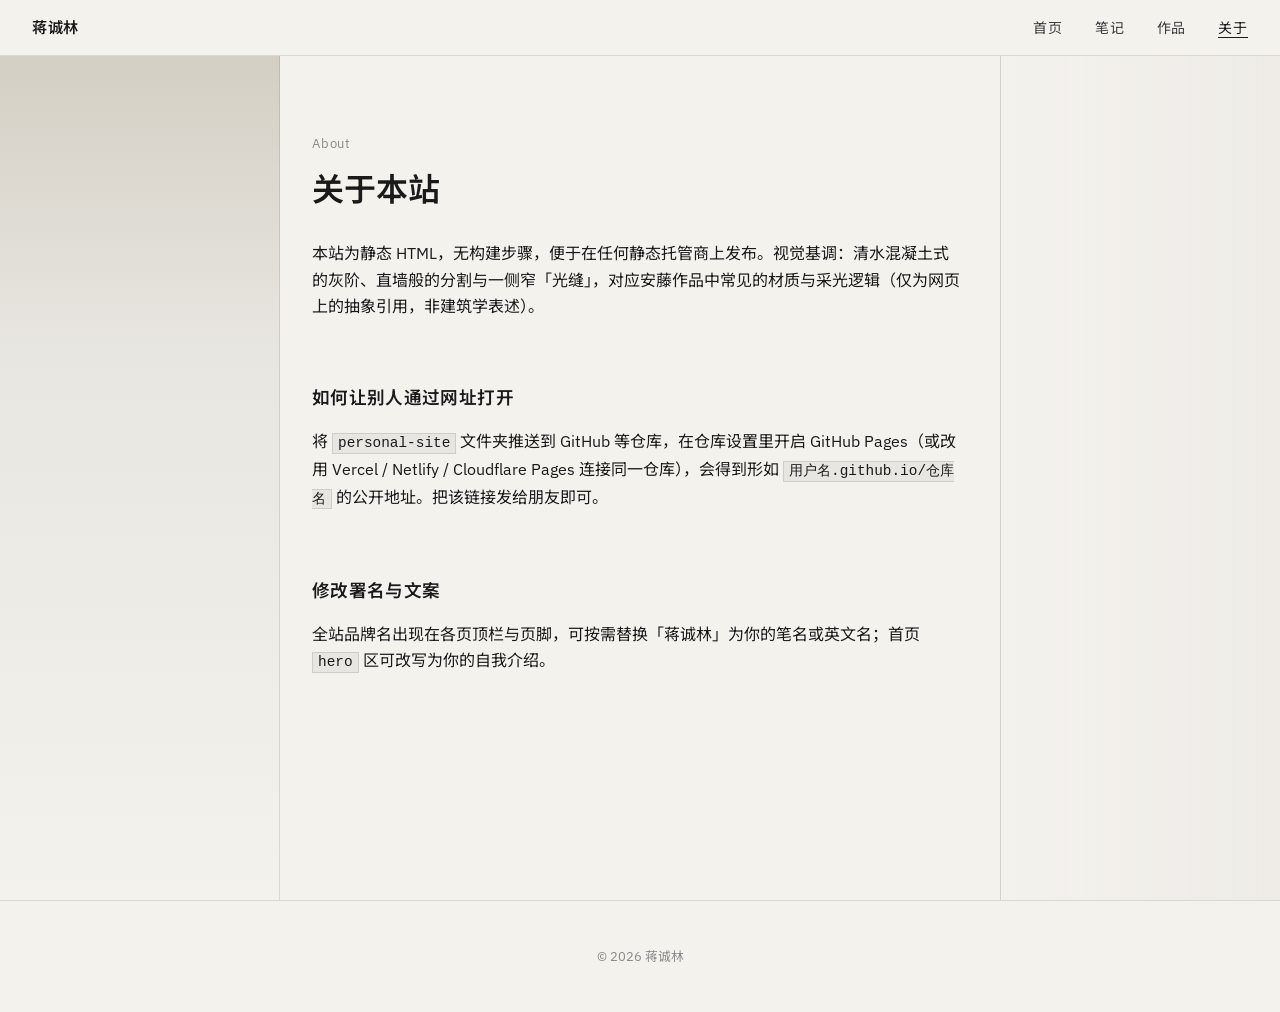
==== about.html @ 57170a60 "chore: initial static site for GitHub Pages Made-with: Cursor" ====
<!DOCTYPE html>
<html lang="zh-CN">
  <head>
    <meta charset="utf-8" />
    <meta name="viewport" content="width=device-width, initial-scale=1" />
    <meta name="description" content="关于本站与联系方式" />
    <title>关于 · 蒋诚林</title>
    <link rel="preconnect" href="https://fonts.googleapis.com" />
    <link rel="preconnect" href="https://fonts.gstatic.com" crossorigin />
    <link
      href="https://fonts.googleapis.com/css2?family=IBM+Plex+Sans:wght@400;500;600&family=Noto+Sans+SC:wght@400;500;600&display=swap"
      rel="stylesheet"
    />
    <link rel="stylesheet" href="css/style.css" />
  </head>
  <body>
    <a class="skip-link" href="#main">跳到正文</a>
    <header class="site-header">
      <a class="brand" href="index.html">蒋诚林</a>
      <button
        type="button"
        class="nav-toggle"
        aria-expanded="false"
        aria-controls="site-nav"
      >
        菜单
      </button>
      <nav id="site-nav" class="nav" aria-label="主导航">
        <ul class="nav-list">
          <li><a href="index.html">首页</a></li>
          <li><a href="blog.html">笔记</a></li>
          <li><a href="work.html">作品</a></li>
          <li><a href="about.html" aria-current="page">关于</a></li>
        </ul>
      </nav>
    </header>

    <div class="layout">
      <div class="layout__slit" aria-hidden="true"></div>
      <main id="main" class="layout__main">
        <article class="article">
          <p class="article__meta">About</p>
          <h1 class="article__title">关于本站</h1>
          <div class="article__body">
            <p>
              本站为静态 HTML，无构建步骤，便于在任何静态托管商上发布。视觉基调：清水混凝土式的灰阶、直墙般的分割与一侧窄「光缝」，对应安藤作品中常见的材质与采光逻辑（仅为网页上的抽象引用，非建筑学表述）。
            </p>
            <h2>如何让别人通过网址打开</h2>
            <p>
              将 <code>personal-site</code> 文件夹推送到 GitHub 等仓库，在仓库设置里开启
              GitHub Pages（或改用 Vercel / Netlify / Cloudflare Pages 连接同一仓库），会得到形如
              <code>用户名.github.io/仓库名</code> 的公开地址。把该链接发给朋友即可。
            </p>
            <h2>修改署名与文案</h2>
            <p>
              全站品牌名出现在各页顶栏与页脚，可按需替换「蒋诚林」为你的笔名或英文名；首页 <code>hero</code> 区可改写为你的自我介绍。
            </p>
          </div>
        </article>
      </main>
      <div class="layout__rail" aria-hidden="true"></div>
    </div>

    <footer class="site-footer">
      <p>© <span id="y"></span> 蒋诚林</p>
    </footer>
    <script>
      document.getElementById("y").textContent = new Date().getFullYear();
    </script>
    <script src="js/main.js" defer></script>
  </body>
</html>
---- css/style.css ----
/* 安藤式工业感：清水混凝土灰阶、几何分割、窄光缝、大留白 */

:root {
  --ink: #1a1a1a;
  --concrete-dark: #3d3d3d;
  --concrete-mid: #8a8a8a;
  --concrete-light: #c8c6c2;
  --mist: #e8e6e1;
  --paper: #f4f2ed;
  --slit: #d4cfc4;
  --accent: #2a2a2a;
  --font-sans: "IBM Plex Sans", "Noto Sans SC", "PingFang SC", "Microsoft YaHei", sans-serif;
  --font-display: "IBM Plex Sans", "Noto Sans SC", sans-serif;
  --space-xs: 0.5rem;
  --space-sm: 1rem;
  --space-md: 2rem;
  --space-lg: 4rem;
  --space-xl: 6rem;
  --line: 1px solid rgba(26, 26, 26, 0.12);
}

*,
*::before,
*::after {
  box-sizing: border-box;
}

html {
  scroll-behavior: smooth;
}

body {
  margin: 0;
  font-family: var(--font-sans);
  font-size: 1rem;
  line-height: 1.65;
  color: var(--ink);
  background: var(--paper);
  -webkit-font-smoothing: antialiased;
}

a {
  color: var(--ink);
  text-decoration: none;
  border-bottom: 1px solid rgba(26, 26, 26, 0.25);
  transition: border-color 0.2s ease, color 0.2s ease;
}

a:hover {
  border-bottom-color: var(--ink);
}

.skip-link {
  position: absolute;
  left: -9999px;
  z-index: 999;
  padding: var(--space-sm);
  background: var(--paper);
}

.skip-link:focus {
  left: var(--space-sm);
  top: var(--space-sm);
}

/* 顶栏：薄钢板感 */
.site-header {
  position: sticky;
  top: 0;
  z-index: 100;
  display: flex;
  align-items: center;
  justify-content: space-between;
  gap: var(--space-md);
  min-height: 3.5rem;
  padding: 0 var(--space-md);
  background: rgba(244, 242, 237, 0.92);
  backdrop-filter: blur(8px);
  border-bottom: var(--line);
}

.brand {
  font-family: var(--font-display);
  font-weight: 600;
  letter-spacing: 0.04em;
  font-size: 0.95rem;
  border-bottom: none;
}

.brand:hover {
  color: var(--concrete-dark);
}

.nav-toggle {
  display: none;
  background: none;
  border: var(--line);
  padding: 0.4rem 0.65rem;
  font: inherit;
  cursor: pointer;
  color: var(--ink);
}

.nav-list {
  display: flex;
  flex-wrap: wrap;
  gap: var(--space-md);
  list-style: none;
  margin: 0;
  padding: 0;
}

.nav-list a {
  font-size: 0.875rem;
  letter-spacing: 0.06em;
  text-transform: uppercase;
  border-bottom: none;
  color: var(--concrete-dark);
}

.nav-list a:hover,
.nav-list a[aria-current="page"] {
  color: var(--ink);
  border-bottom: 1px solid var(--ink);
}

/* 主布局：侧光缝 + 内容区 */
.layout {
  display: grid;
  grid-template-columns: minmax(0, 1fr) min(72ch, 100%) minmax(0, 1fr);
  min-height: calc(100vh - 3.5rem);
}

.layout__slit {
  grid-column: 1;
  background: linear-gradient(
    180deg,
    var(--slit) 0%,
    var(--mist) 35%,
    var(--paper) 100%
  );
  border-right: var(--line);
  min-height: 100%;
}

.layout__main {
  grid-column: 2;
  padding: var(--space-lg) var(--space-md) var(--space-xl);
  max-width: 100%;
}

.layout__rail {
  grid-column: 3;
  border-left: var(--line);
  background: linear-gradient(90deg, transparent, rgba(200, 198, 194, 0.15));
}

@media (max-width: 900px) {
  .layout {
    grid-template-columns: 8px 1fr;
  }

  .layout__slit {
    grid-column: 1;
    width: 8px;
  }

  .layout__main {
    grid-column: 2;
  }

  .layout__rail {
    display: none;
  }
}

/* Hero */
.hero {
  padding-bottom: var(--space-lg);
  border-bottom: var(--line);
  margin-bottom: var(--space-lg);
}

.hero__label {
  font-size: 0.75rem;
  letter-spacing: 0.2em;
  text-transform: uppercase;
  color: var(--concrete-mid);
  margin: 0 0 var(--space-sm);
}

.hero__title {
  font-family: var(--font-display);
  font-weight: 500;
  font-size: clamp(1.75rem, 4vw, 2.75rem);
  line-height: 1.15;
  letter-spacing: -0.02em;
  margin: 0 0 var(--space-md);
  max-width: 18ch;
}

.hero__lead {
  margin: 0;
  max-width: 42ch;
  color: var(--concrete-dark);
  font-size: 1.05rem;
}

/* 区块标题 */
.section {
  margin-bottom: var(--space-xl);
}

.section__head {
  display: flex;
  align-items: baseline;
  justify-content: space-between;
  gap: var(--space-sm);
  flex-wrap: wrap;
  margin-bottom: var(--space-md);
  padding-bottom: var(--space-sm);
  border-bottom: var(--line);
}

.section__title {
  font-family: var(--font-display);
  font-size: 0.8rem;
  font-weight: 600;
  letter-spacing: 0.14em;
  text-transform: uppercase;
  margin: 0;
  color: var(--concrete-mid);
}

.section__more {
  font-size: 0.8rem;
  letter-spacing: 0.08em;
  text-transform: uppercase;
  border-bottom: 1px solid transparent;
}

.section__more:hover {
  border-bottom-color: var(--ink);
}

/* 卡片列表：混凝土板 */
.card-grid {
  display: grid;
  gap: var(--space-md);
}

@media (min-width: 640px) {
  .card-grid--2 {
    grid-template-columns: repeat(2, 1fr);
  }
}

.card {
  border: var(--line);
  padding: var(--space-md);
  background: rgba(255, 255, 255, 0.35);
  transition: box-shadow 0.25s ease, transform 0.25s ease;
}

.card:hover {
  box-shadow: 0 12px 40px rgba(26, 26, 26, 0.06);
  transform: translateY(-2px);
}

.card__meta {
  font-size: 0.75rem;
  letter-spacing: 0.06em;
  text-transform: uppercase;
  color: var(--concrete-mid);
  margin: 0 0 var(--space-xs);
}

.card__title {
  font-family: var(--font-display);
  font-size: 1.15rem;
  font-weight: 600;
  margin: 0 0 var(--space-xs);
  line-height: 1.3;
}

.card__title a {
  border-bottom: none;
}

.card__title a:hover {
  border-bottom: 1px solid var(--ink);
}

.card__excerpt {
  margin: 0;
  font-size: 0.95rem;
  color: var(--concrete-dark);
}

/* 关于条 */
.about-strip {
  display: grid;
  gap: var(--space-md);
  padding: var(--space-md);
  border: var(--line);
  background: linear-gradient(135deg, var(--mist) 0%, var(--paper) 60%);
}

@media (min-width: 700px) {
  .about-strip {
    grid-template-columns: 1fr 2fr;
    align-items: start;
  }
}

.about-strip__tag {
  font-size: 0.7rem;
  letter-spacing: 0.18em;
  text-transform: uppercase;
  color: var(--concrete-mid);
  margin: 0;
}

.about-strip__text {
  margin: 0;
  font-size: 0.98rem;
}

/* 页脚 */
.site-footer {
  margin-top: auto;
  padding: var(--space-md);
  border-top: var(--line);
  font-size: 0.8rem;
  color: var(--concrete-mid);
  text-align: center;
}

/* 文章页 */
.article {
  max-width: 65ch;
}

.article__meta {
  font-size: 0.8rem;
  letter-spacing: 0.06em;
  color: var(--concrete-mid);
  margin-bottom: var(--space-sm);
}

.article__title {
  font-family: var(--font-display);
  font-size: clamp(1.5rem, 3vw, 2rem);
  font-weight: 600;
  margin: 0 0 var(--space-md);
  line-height: 1.2;
}

.article__body h2 {
  font-size: 1.1rem;
  font-weight: 600;
  margin: var(--space-lg) 0 var(--space-sm);
  letter-spacing: 0.02em;
}

.article__body p {
  margin: 0 0 var(--space-sm);
}

.article__body code {
  font-size: 0.9em;
  padding: 0.1em 0.35em;
  background: var(--mist);
  border: var(--line);
}

/* 作品网格 */
.work-grid {
  display: grid;
  gap: var(--space-md);
}

@media (min-width: 600px) {
  .work-grid {
    grid-template-columns: repeat(2, 1fr);
  }
}

.work-tile {
  aspect-ratio: 4 / 3;
  border: var(--line);
  background: var(--mist);
  display: flex;
  align-items: flex-end;
  padding: var(--space-md);
  position: relative;
  overflow: hidden;
}

.work-tile::before {
  content: "";
  position: absolute;
  inset: 0;
  background: linear-gradient(160deg, transparent 40%, rgba(26, 26, 26, 0.08));
  pointer-events: none;
}

.work-tile__label {
  position: relative;
  font-size: 0.75rem;
  letter-spacing: 0.1em;
  text-transform: uppercase;
  color: var(--concrete-dark);
}

.work-tile__name {
  position: relative;
  margin: 0.25rem 0 0;
  font-family: var(--font-display);
  font-size: 1.1rem;
  font-weight: 600;
}

/* 移动端导航 */
@media (max-width: 720px) {
  .nav-toggle {
    display: block;
  }

  .nav {
    position: absolute;
    top: 100%;
    left: 0;
    right: 0;
    background: rgba(244, 242, 237, 0.98);
    border-bottom: var(--line);
    padding: var(--space-md);
    display: none;
  }

  .nav.is-open {
    display: block;
  }

  .nav-list {
    flex-direction: column;
    gap: var(--space-sm);
  }

  .site-header {
    flex-wrap: wrap;
    position: relative;
  }
}
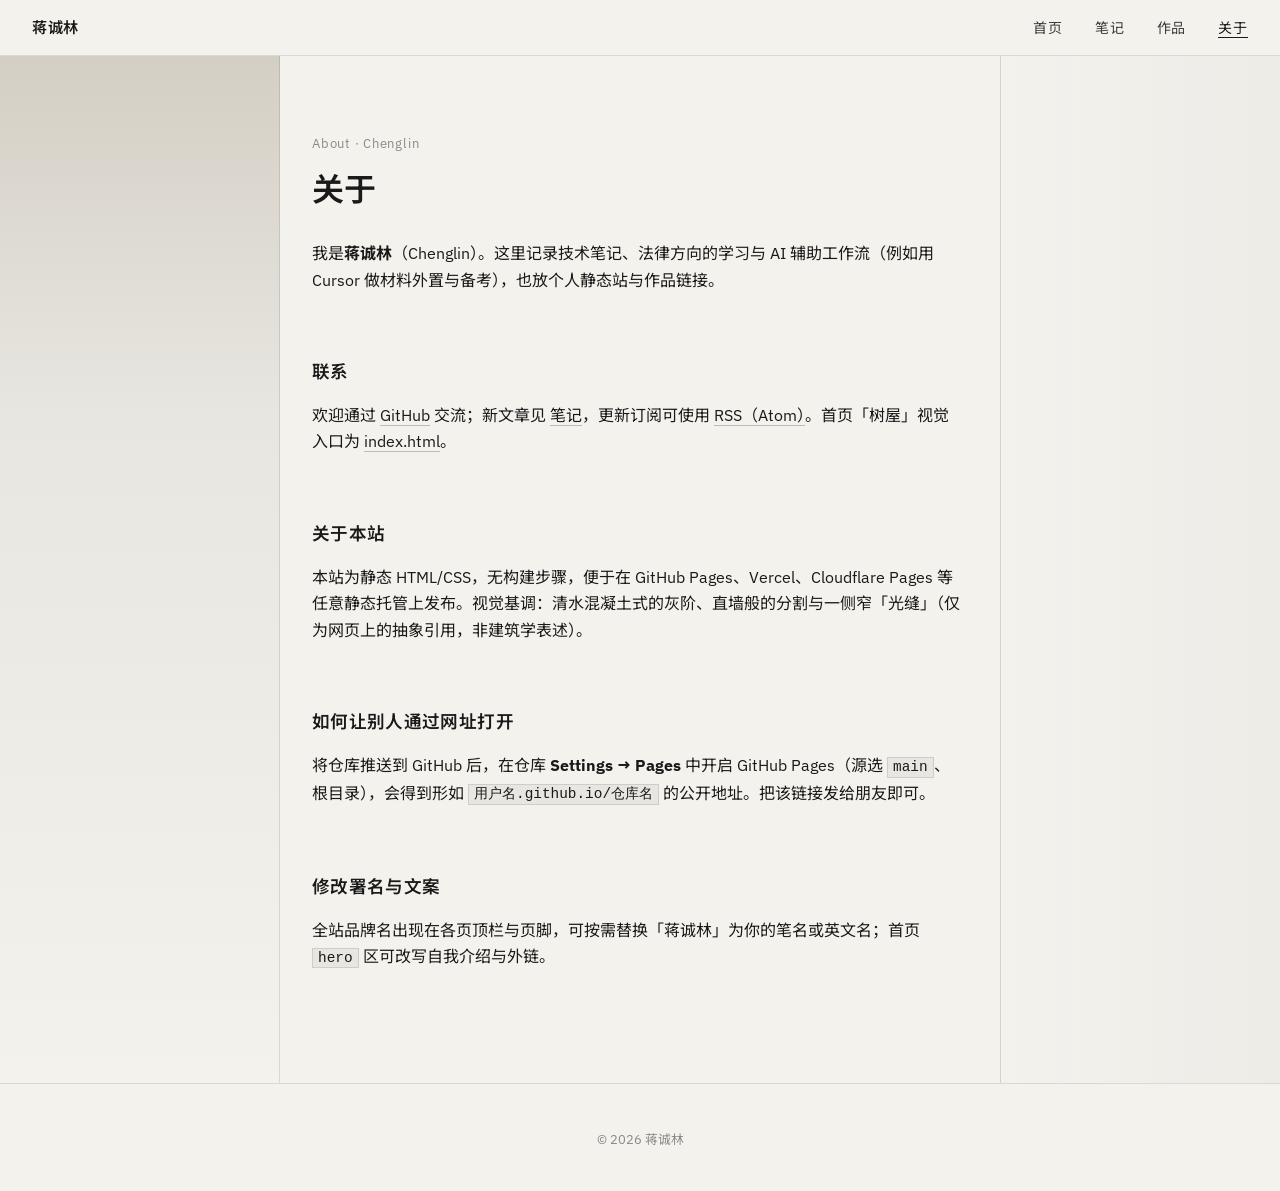
==== commit e85f49e4: "site: 导航与品牌统一、充实作品/关于、联系区与 RSS - 首页顶栏链到 blog/work；RSS→feed.xml；树屋副标题与 Bento 真内容 - 联系区改为 GitHub + RSS" ====
--- a/about.html
+++ b/about.html
@@ -3,8 +3,10 @@
   <head>
     <meta charset="utf-8" />
     <meta name="viewport" content="width=device-width, initial-scale=1" />
-    <meta name="description" content="关于本站与联系方式" />
+    <meta name="description" content="关于蒋诚林与本站 — 技术笔记、法律学习与联系方式" />
     <title>关于 · 蒋诚林</title>
+    <link rel="alternate" type="application/atom+xml" title="蒋诚林 · 笔记" href="feed.xml" />
+    <link rel="icon" href="data:image/svg+xml,%3Csvg xmlns='http://www.w3.org/2000/svg' viewBox='0 0 32 32'%3E%3Crect width='32' height='32' rx='3' fill='%231a3c2b'/%3E%3Cpath fill='none' stroke='%23f7f7f5' stroke-width='1.5' d='M6 26h20M8 26V14l8-8 8 8v12'/%3E%3Cpath fill='none' stroke='%23f7f7f5' stroke-width='1.5' d='M14 26v-6h4v6'/%3E%3C/svg%3E" />
     <link rel="preconnect" href="https://fonts.googleapis.com" />
     <link rel="preconnect" href="https://fonts.gstatic.com" crossorigin />
     <link
@@ -39,21 +41,36 @@
       <div class="layout__slit" aria-hidden="true"></div>
       <main id="main" class="layout__main">
         <article class="article">
-          <p class="article__meta">About</p>
-          <h1 class="article__title">关于本站</h1>
+          <p class="article__meta">About · Chenglin</p>
+          <h1 class="article__title">关于</h1>
           <div class="article__body">
             <p>
-              本站为静态 HTML，无构建步骤，便于在任何静态托管商上发布。视觉基调：清水混凝土式的灰阶、直墙般的分割与一侧窄「光缝」，对应安藤作品中常见的材质与采光逻辑（仅为网页上的抽象引用，非建筑学表述）。
+              我是<strong>蒋诚林</strong>（Chenglin）。这里记录技术笔记、法律方向的学习与
+              AI 辅助工作流（例如用 Cursor 做材料外置与备考），也放个人静态站与作品链接。
+            </p>
+            <h2>联系</h2>
+            <p>
+              欢迎通过
+              <a href="https://github.com/l20011116l-sudo">GitHub</a>
+              交流；新文章见 <a href="blog.html">笔记</a>，更新订阅可使用
+              <a href="feed.xml">RSS（Atom）</a>。首页「树屋」视觉入口为
+              <a href="index.html">index.html</a>。
+            </p>
+            <h2>关于本站</h2>
+            <p>
+              本站为静态 HTML/CSS，无构建步骤，便于在 GitHub Pages、Vercel、Cloudflare Pages
+              等任意静态托管上发布。视觉基调：清水混凝土式的灰阶、直墙般的分割与一侧窄「光缝」（仅为网页上的抽象引用，非建筑学表述）。
             </p>
             <h2>如何让别人通过网址打开</h2>
             <p>
-              将 <code>personal-site</code> 文件夹推送到 GitHub 等仓库，在仓库设置里开启
-              GitHub Pages（或改用 Vercel / Netlify / Cloudflare Pages 连接同一仓库），会得到形如
+              将仓库推送到 GitHub 后，在仓库 <strong>Settings → Pages</strong> 中开启
+              GitHub Pages（源选 <code>main</code>、根目录），会得到形如
               <code>用户名.github.io/仓库名</code> 的公开地址。把该链接发给朋友即可。
             </p>
             <h2>修改署名与文案</h2>
             <p>
-              全站品牌名出现在各页顶栏与页脚，可按需替换「蒋诚林」为你的笔名或英文名；首页 <code>hero</code> 区可改写为你的自我介绍。
+              全站品牌名出现在各页顶栏与页脚，可按需替换「蒋诚林」为你的笔名或英文名；首页
+              <code>hero</code> 区可改写自我介绍与外链。
             </p>
           </div>
         </article>
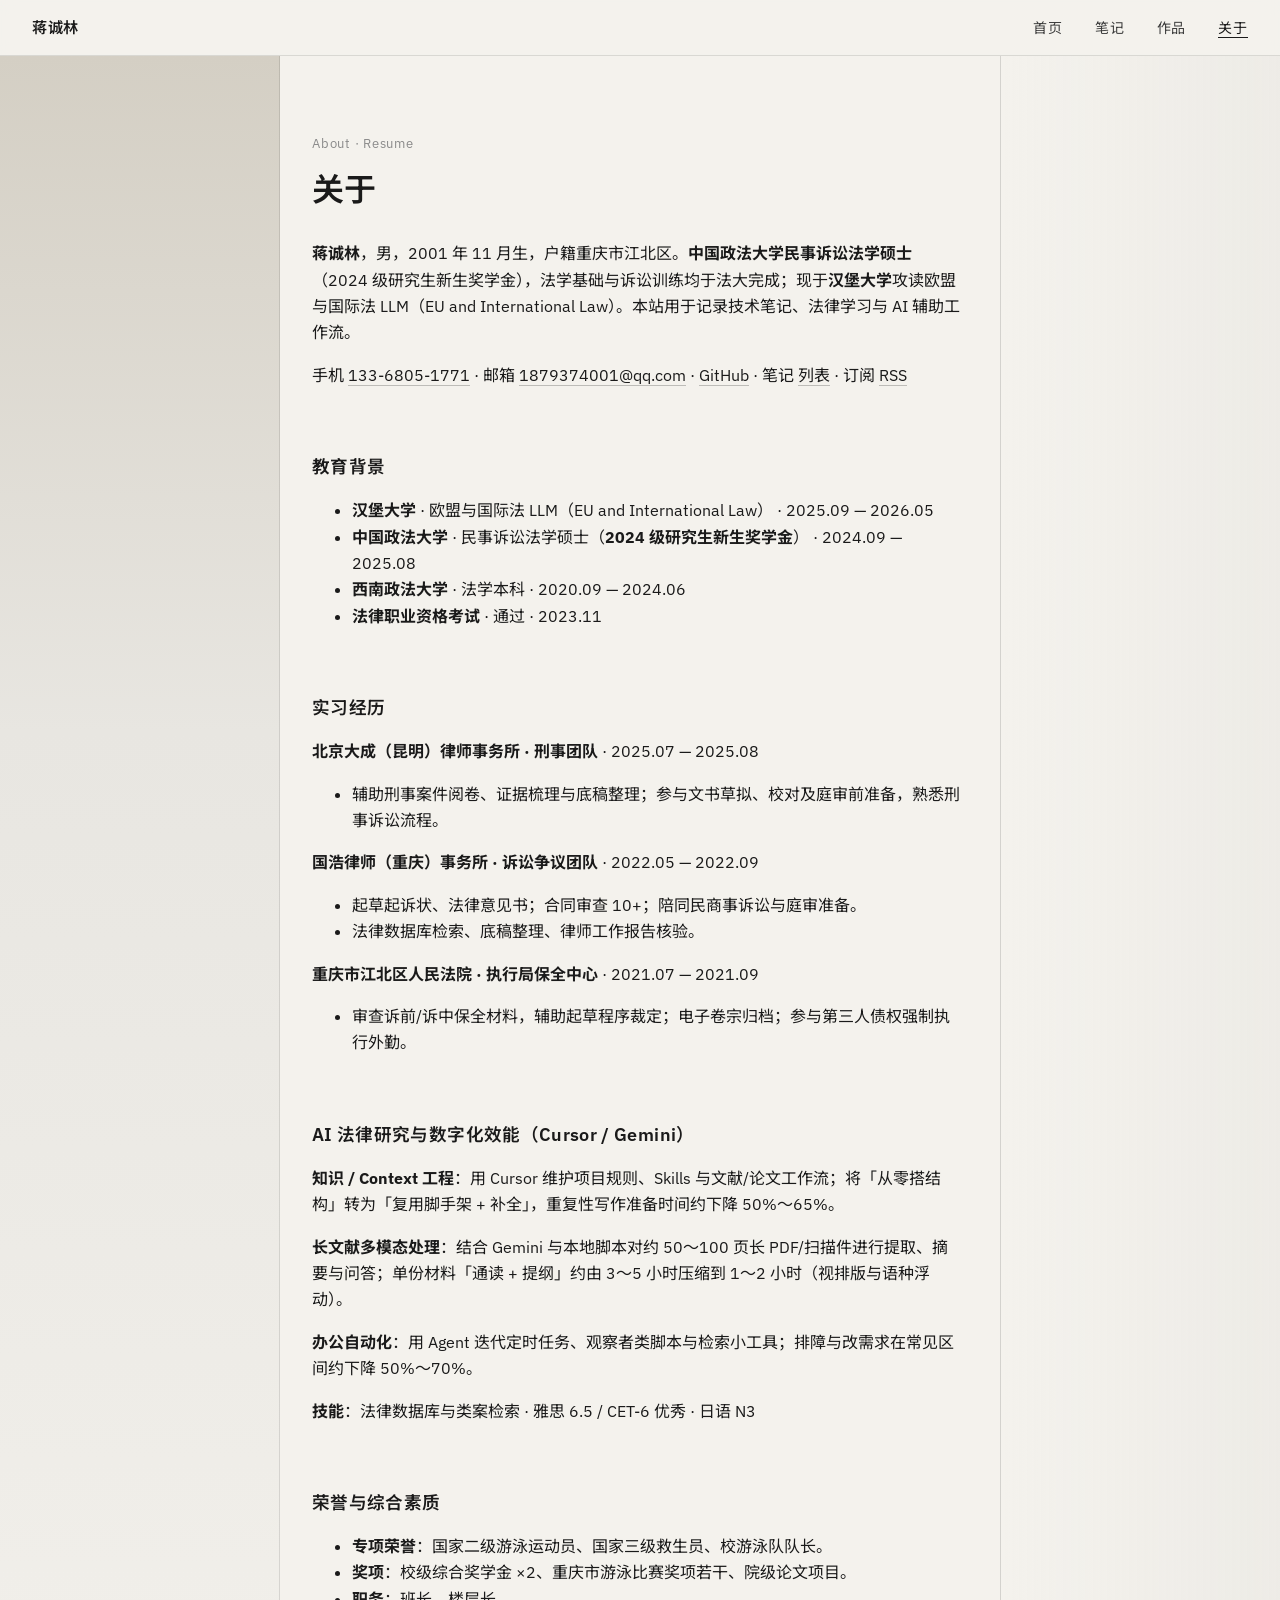
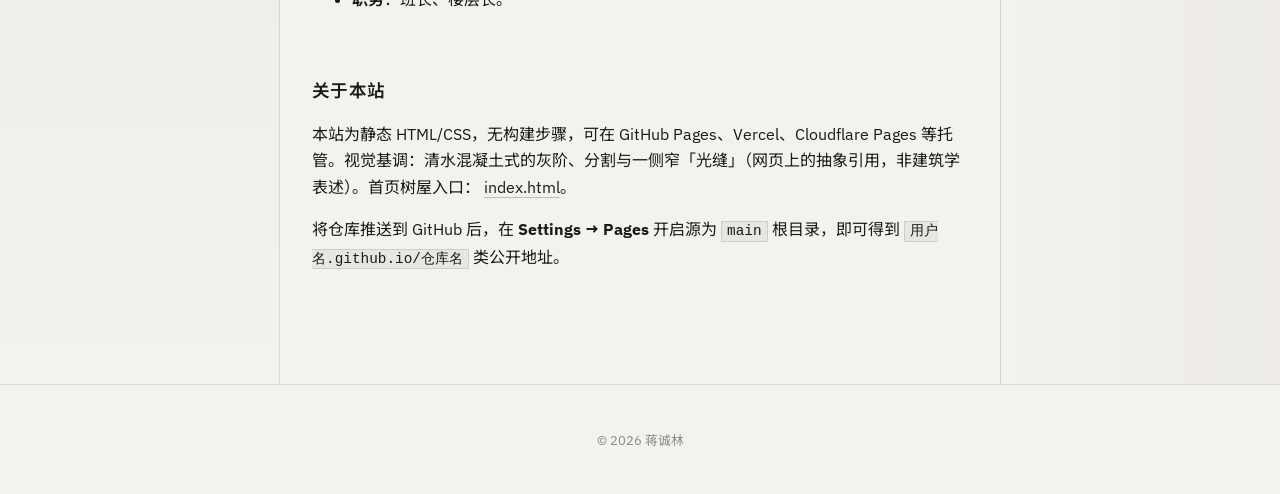
==== commit a617acee: "about: 并入简历并突出法大硕士；首页 Hero 恢复英文标语 Made-with: Cursor" ====
--- a/about.html
+++ b/about.html
@@ -3,7 +3,10 @@
   <head>
     <meta charset="utf-8" />
     <meta name="viewport" content="width=device-width, initial-scale=1" />
-    <meta name="description" content="关于蒋诚林与本站 — 技术笔记、法律学习与联系方式" />
+    <meta
+      name="description"
+      content="蒋诚林 — 中国政法大学法学硕士；汉堡大学欧盟与国际法 LLM；法律检索、诉讼与 AI 辅助工作流。"
+    />
     <title>关于 · 蒋诚林</title>
     <link rel="alternate" type="application/atom+xml" title="蒋诚林 · 笔记" href="feed.xml" />
     <link rel="icon" href="data:image/svg+xml,%3Csvg xmlns='http://www.w3.org/2000/svg' viewBox='0 0 32 32'%3E%3Crect width='32' height='32' rx='3' fill='%231a3c2b'/%3E%3Cpath fill='none' stroke='%23f7f7f5' stroke-width='1.5' d='M6 26h20M8 26V14l8-8 8 8v12'/%3E%3Cpath fill='none' stroke='%23f7f7f5' stroke-width='1.5' d='M14 26v-6h4v6'/%3E%3C/svg%3E" />
@@ -41,36 +44,87 @@
       <div class="layout__slit" aria-hidden="true"></div>
       <main id="main" class="layout__main">
         <article class="article">
-          <p class="article__meta">About · Chenglin</p>
+          <p class="article__meta">About · Resume</p>
           <h1 class="article__title">关于</h1>
           <div class="article__body">
             <p>
-              我是<strong>蒋诚林</strong>（Chenglin）。这里记录技术笔记、法律方向的学习与
-              AI 辅助工作流（例如用 Cursor 做材料外置与备考），也放个人静态站与作品链接。
+              <strong>蒋诚林</strong>，男，2001 年 11 月生，户籍重庆市江北区。<strong
+                >中国政法大学民事诉讼法学硕士</strong
+              >（2024 级研究生新生奖学金），法学基础与诉讼训练均于法大完成；现于<strong>汉堡大学</strong>攻读欧盟与国际法
+              LLM（EU and International Law）。本站用于记录技术笔记、法律学习与 AI 辅助工作流。
             </p>
-            <h2>联系</h2>
             <p>
-              欢迎通过
-              <a href="https://github.com/l20011116l-sudo">GitHub</a>
-              交流；新文章见 <a href="blog.html">笔记</a>，更新订阅可使用
-              <a href="feed.xml">RSS（Atom）</a>。首页「树屋」视觉入口为
+              手机 <a href="tel:+8613368051771">133-6805-1771</a> · 邮箱
+              <a href="mailto:1879374001@qq.com">1879374001@qq.com</a>
+              · <a href="https://github.com/l20011116l-sudo">GitHub</a>
+              · 笔记 <a href="blog.html">列表</a> · 订阅
+              <a href="feed.xml">RSS</a>
+            </p>
+
+            <h2>教育背景</h2>
+            <ul>
+              <li>
+                <strong>汉堡大学</strong> · 欧盟与国际法 LLM（EU and International Law） · 2025.09 — 2026.05
+              </li>
+              <li>
+                <strong>中国政法大学</strong> · 民事诉讼法学硕士（<strong>2024 级研究生新生奖学金</strong>） ·
+                2024.09 — 2025.08
+              </li>
+              <li><strong>西南政法大学</strong> · 法学本科 · 2020.09 — 2024.06</li>
+              <li><strong>法律职业资格考试</strong> · 通过 · 2023.11</li>
+            </ul>
+
+            <h2>实习经历</h2>
+            <p><strong>北京大成（昆明）律师事务所 · 刑事团队</strong> · 2025.07 — 2025.08</p>
+            <ul>
+              <li>辅助刑事案件阅卷、证据梳理与底稿整理；参与文书草拟、校对及庭审前准备，熟悉刑事诉讼流程。</li>
+            </ul>
+            <p><strong>国浩律师（重庆）事务所 · 诉讼争议团队</strong> · 2022.05 — 2022.09</p>
+            <ul>
+              <li>起草起诉状、法律意见书；合同审查 10+；陪同民商事诉讼与庭审准备。</li>
+              <li>法律数据库检索、底稿整理、律师工作报告核验。</li>
+            </ul>
+            <p><strong>重庆市江北区人民法院 · 执行局保全中心</strong> · 2021.07 — 2021.09</p>
+            <ul>
+              <li>审查诉前/诉中保全材料，辅助起草程序裁定；电子卷宗归档；参与第三人债权强制执行外勤。</li>
+            </ul>
+
+            <h2>AI 法律研究与数字化效能（Cursor / Gemini）</h2>
+            <p>
+              <strong>知识 / Context 工程</strong>：用 Cursor 维护项目规则、Skills
+              与文献/论文工作流；将「从零搭结构」转为「复用脚手架 + 补全」，重复性写作准备时间约下降 50%～65%。
+            </p>
+            <p>
+              <strong>长文献多模态处理</strong>：结合 Gemini
+              与本地脚本对约 50～100 页长 PDF/扫描件进行提取、摘要与问答；单份材料「通读 + 提纲」约由 3～5
+              小时压缩到 1～2 小时（视排版与语种浮动）。
+            </p>
+            <p>
+              <strong>办公自动化</strong>：用 Agent 迭代定时任务、观察者类脚本与检索小工具；排障与改需求在常见区间约下降
+              50%～70%。
+            </p>
+            <p>
+              <strong>技能</strong>：法律数据库与类案检索 · 雅思 6.5 / CET-6 优秀 · 日语 N3
+            </p>
+
+            <h2>荣誉与综合素质</h2>
+            <ul>
+              <li>
+                <strong>专项荣誉</strong>：国家二级游泳运动员、国家三级救生员、校游泳队队长。
+              </li>
+              <li><strong>奖项</strong>：校级综合奖学金 ×2、重庆市游泳比赛奖项若干、院级论文项目。</li>
+              <li><strong>职务</strong>：班长、楼层长。</li>
+            </ul>
+
+            <h2>关于本站</h2>
+            <p>
+              本站为静态 HTML/CSS，无构建步骤，可在 GitHub Pages、Vercel、Cloudflare Pages
+              等托管。视觉基调：清水混凝土式的灰阶、分割与一侧窄「光缝」（网页上的抽象引用，非建筑学表述）。首页树屋入口：
               <a href="index.html">index.html</a>。
             </p>
-            <h2>关于本站</h2>
             <p>
-              本站为静态 HTML/CSS，无构建步骤，便于在 GitHub Pages、Vercel、Cloudflare Pages
-              等任意静态托管上发布。视觉基调：清水混凝土式的灰阶、直墙般的分割与一侧窄「光缝」（仅为网页上的抽象引用，非建筑学表述）。
-            </p>
-            <h2>如何让别人通过网址打开</h2>
-            <p>
-              将仓库推送到 GitHub 后，在仓库 <strong>Settings → Pages</strong> 中开启
-              GitHub Pages（源选 <code>main</code>、根目录），会得到形如
-              <code>用户名.github.io/仓库名</code> 的公开地址。把该链接发给朋友即可。
-            </p>
-            <h2>修改署名与文案</h2>
-            <p>
-              全站品牌名出现在各页顶栏与页脚，可按需替换「蒋诚林」为你的笔名或英文名；首页
-              <code>hero</code> 区可改写自我介绍与外链。
+              将仓库推送到 GitHub 后，在 <strong>Settings → Pages</strong> 开启源为 <code>main</code>
+              根目录，即可得到 <code>用户名.github.io/仓库名</code> 类公开地址。
             </p>
           </div>
         </article>
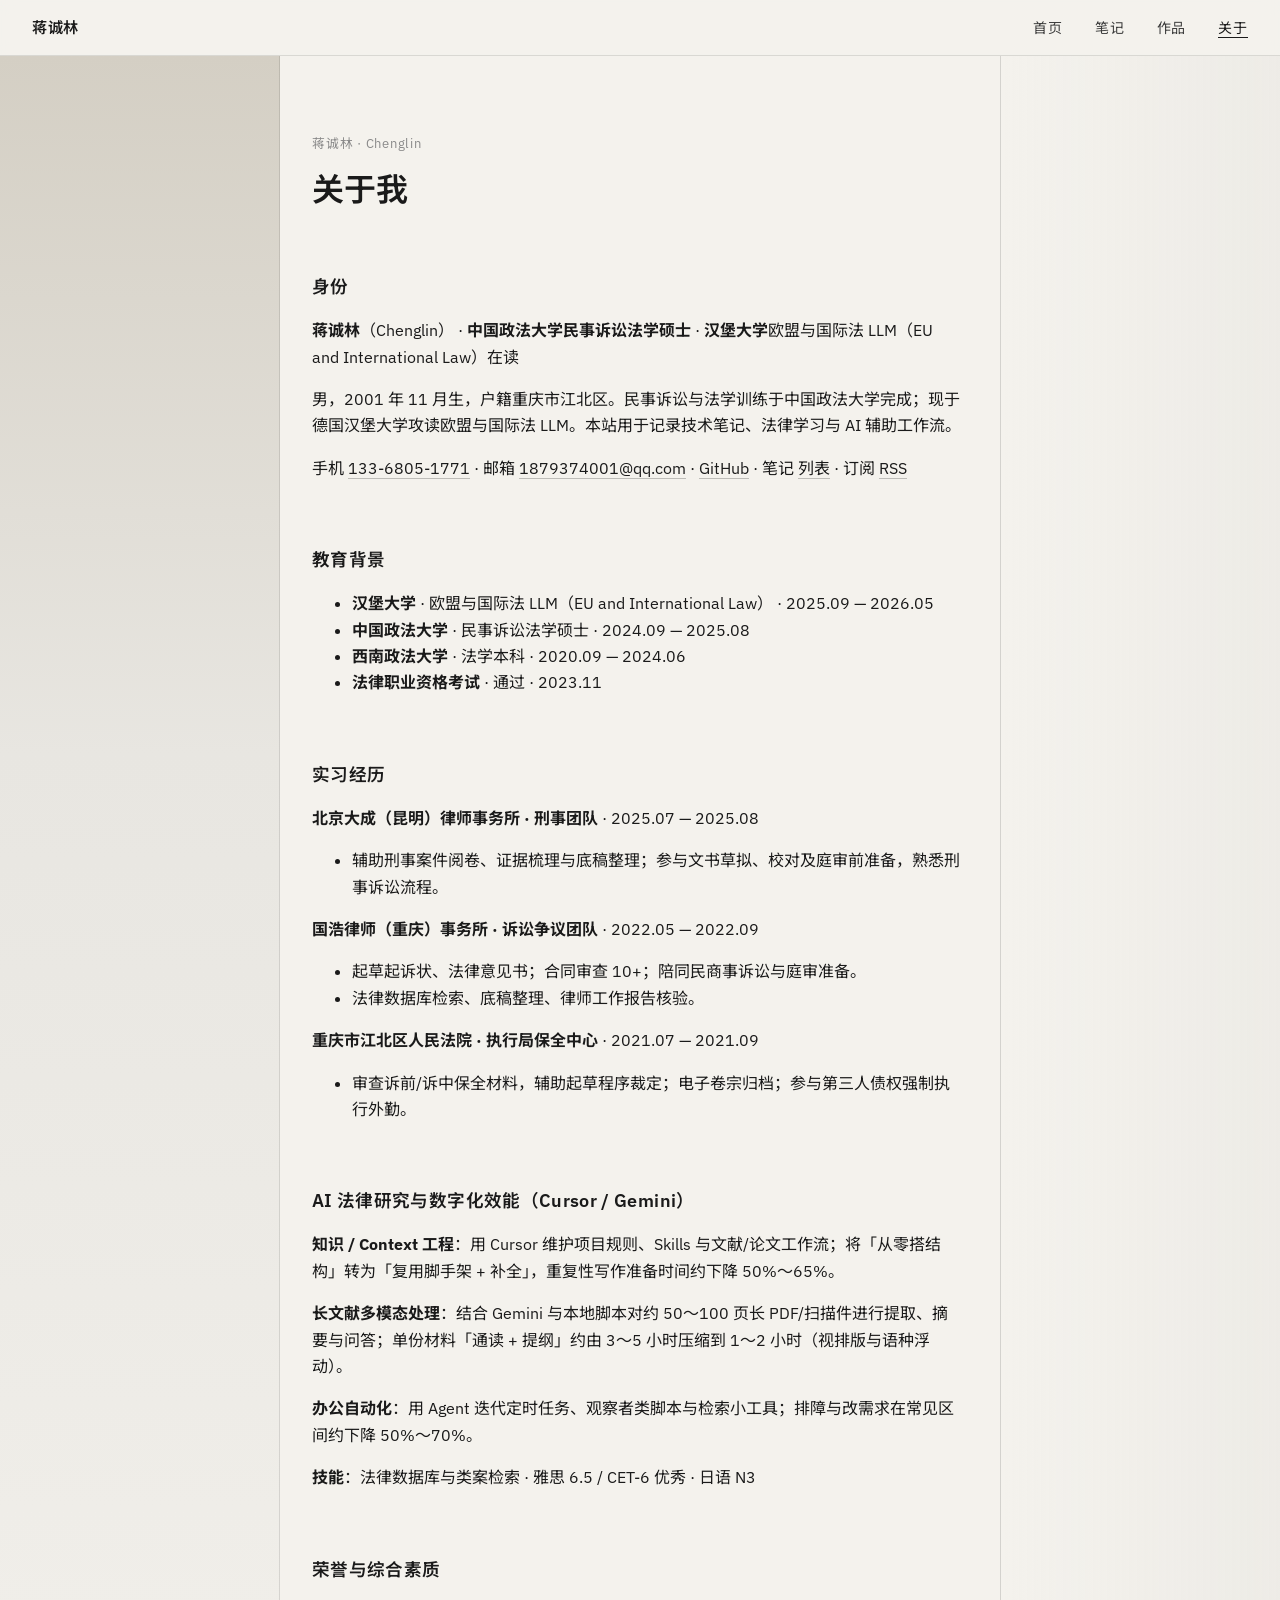
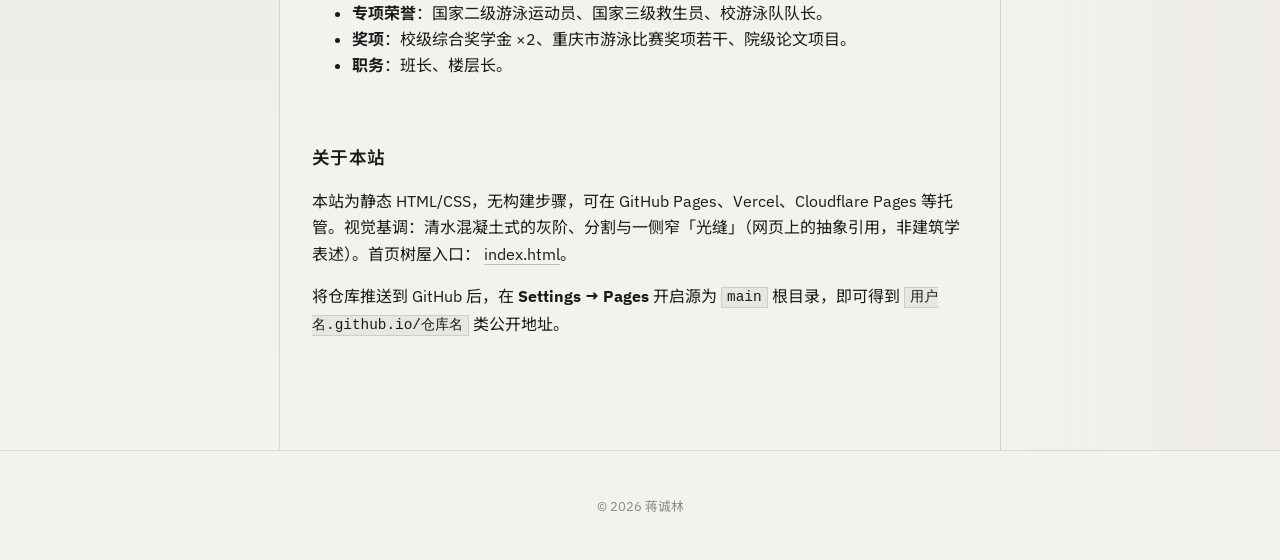
==== commit 952c9817: "about: 增加「身份」小节，去掉新生奖学金表述 Made-with: Cursor" ====
--- a/about.html
+++ b/about.html
@@ -44,14 +44,17 @@
       <div class="layout__slit" aria-hidden="true"></div>
       <main id="main" class="layout__main">
         <article class="article">
-          <p class="article__meta">About · Resume</p>
-          <h1 class="article__title">关于</h1>
+          <p class="article__meta">蒋诚林 · Chenglin</p>
+          <h1 class="article__title">关于我</h1>
           <div class="article__body">
+            <h2>身份</h2>
             <p>
-              <strong>蒋诚林</strong>，男，2001 年 11 月生，户籍重庆市江北区。<strong
-                >中国政法大学民事诉讼法学硕士</strong
-              >（2024 级研究生新生奖学金），法学基础与诉讼训练均于法大完成；现于<strong>汉堡大学</strong>攻读欧盟与国际法
-              LLM（EU and International Law）。本站用于记录技术笔记、法律学习与 AI 辅助工作流。
+              <strong>蒋诚林</strong>（Chenglin） · <strong>中国政法大学民事诉讼法学硕士</strong> ·
+              <strong>汉堡大学</strong>欧盟与国际法 LLM（EU and International Law）在读
+            </p>
+            <p>
+              男，2001 年 11 月生，户籍重庆市江北区。民事诉讼与法学训练于中国政法大学完成；现于德国汉堡大学攻读欧盟与国际法
+              LLM。本站用于记录技术笔记、法律学习与 AI 辅助工作流。
             </p>
             <p>
               手机 <a href="tel:+8613368051771">133-6805-1771</a> · 邮箱
@@ -67,8 +70,7 @@
                 <strong>汉堡大学</strong> · 欧盟与国际法 LLM（EU and International Law） · 2025.09 — 2026.05
               </li>
               <li>
-                <strong>中国政法大学</strong> · 民事诉讼法学硕士（<strong>2024 级研究生新生奖学金</strong>） ·
-                2024.09 — 2025.08
+                <strong>中国政法大学</strong> · 民事诉讼法学硕士 · 2024.09 — 2025.08
               </li>
               <li><strong>西南政法大学</strong> · 法学本科 · 2020.09 — 2024.06</li>
               <li><strong>法律职业资格考试</strong> · 通过 · 2023.11</li>
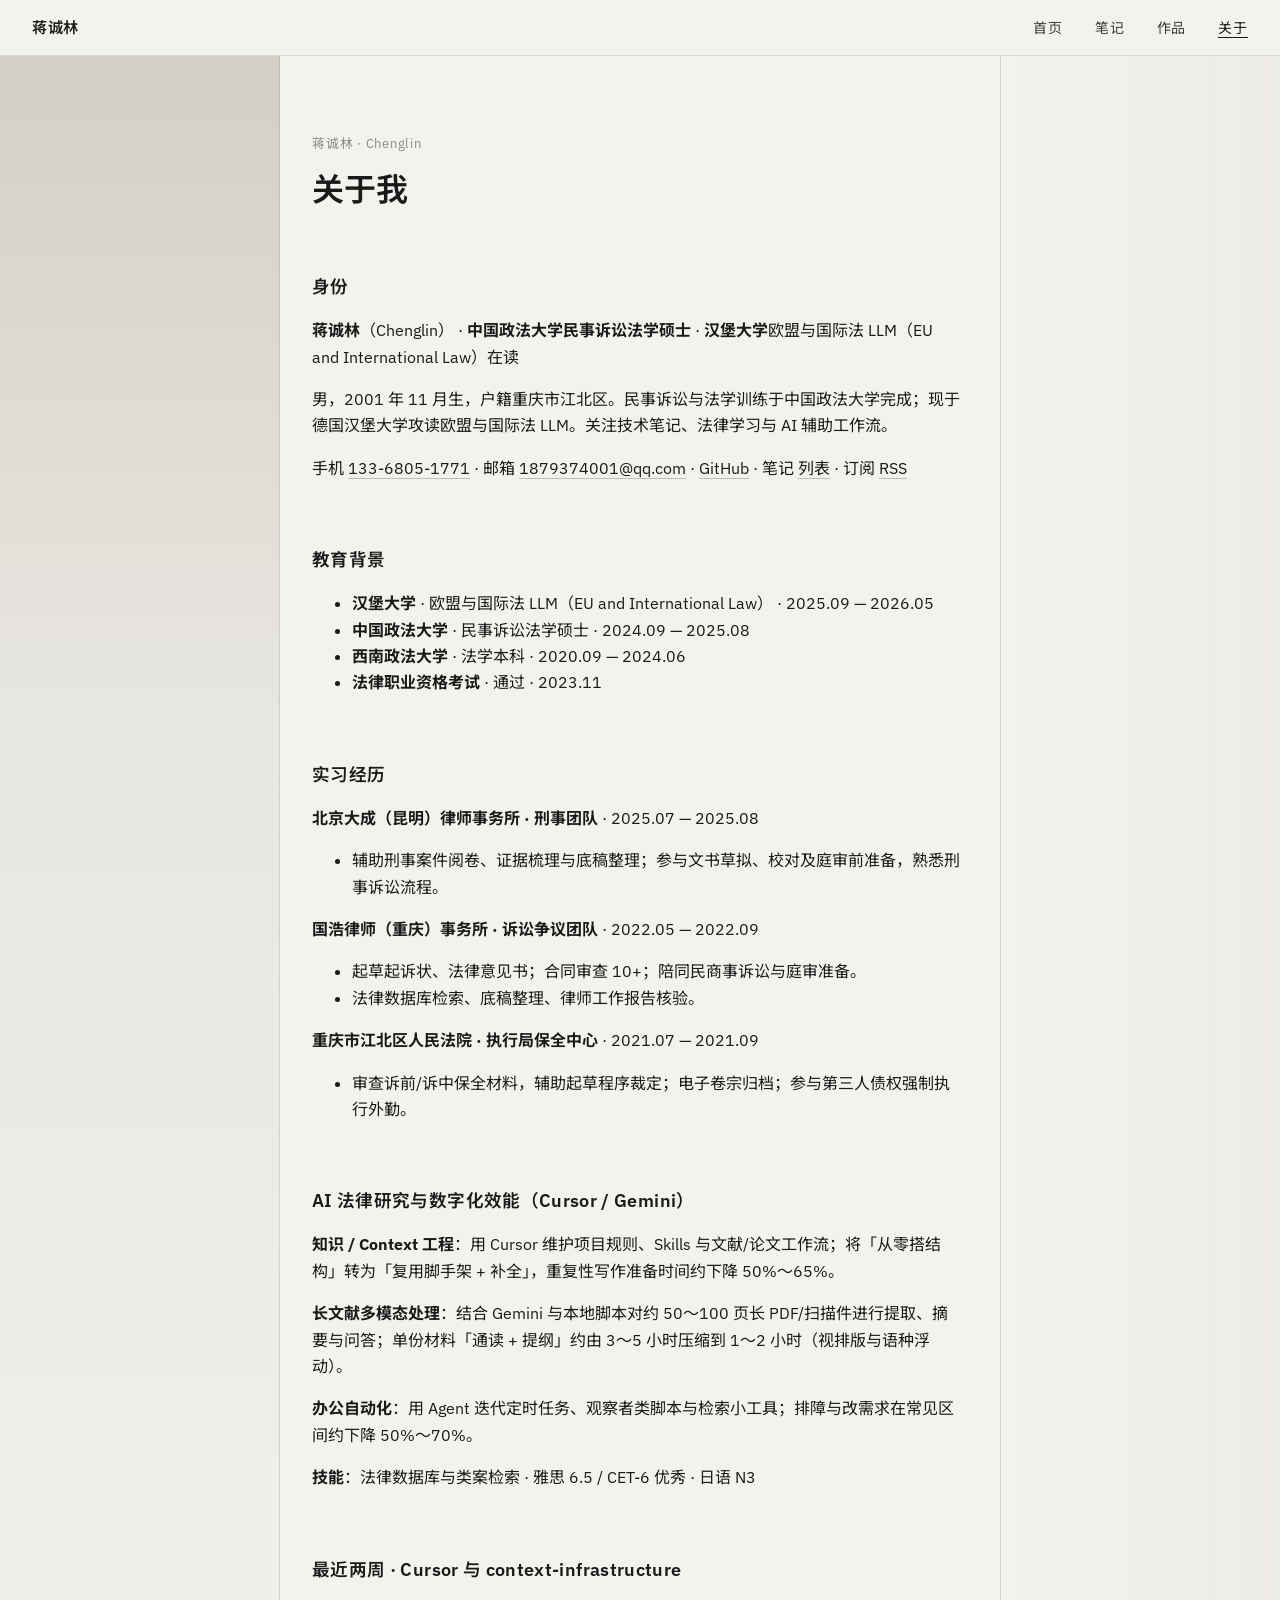
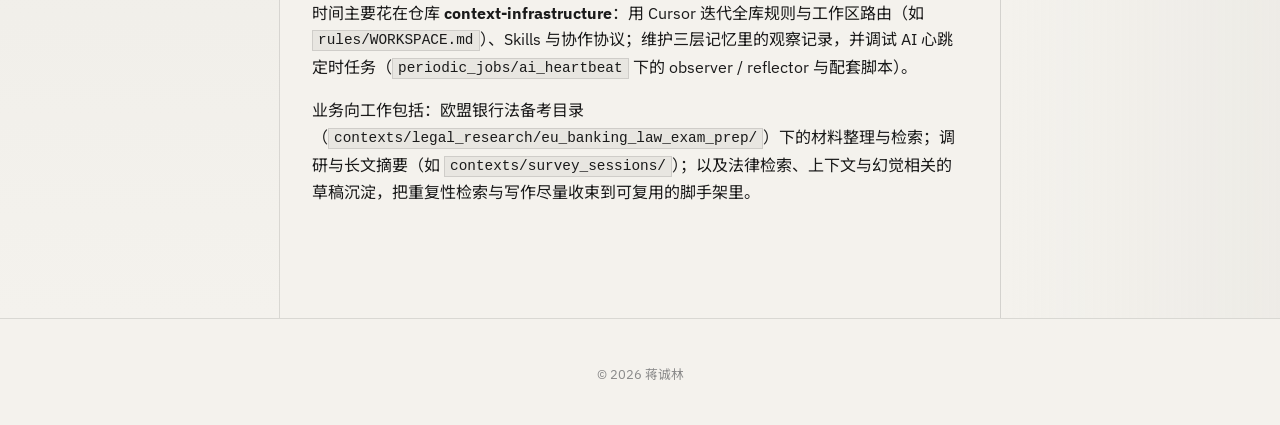
==== commit 1d9ed6e8: "关于页：精简为个人简介，移除站点元信息与荣誉段 Made-with: Cursor" ====
--- a/about.html
+++ b/about.html
@@ -3,6 +3,9 @@
   <head>
     <meta charset="utf-8" />
     <meta name="viewport" content="width=device-width, initial-scale=1" />
+    <meta http-equiv="Cache-Control" content="no-cache, must-revalidate" />
+    <meta http-equiv="Pragma" content="no-cache" />
+
     <meta
       name="description"
       content="蒋诚林 — 中国政法大学法学硕士；汉堡大学欧盟与国际法 LLM；法律检索、诉讼与 AI 辅助工作流。"
@@ -16,7 +19,7 @@
       href="https://fonts.googleapis.com/css2?family=IBM+Plex+Sans:wght@400;500;600&family=Noto+Sans+SC:wght@400;500;600&display=swap"
       rel="stylesheet"
     />
-    <link rel="stylesheet" href="css/style.css" />
+    <link rel="stylesheet" href="css/style.css?v=3" />
   </head>
   <body>
     <a class="skip-link" href="#main">跳到正文</a>
@@ -54,7 +57,7 @@
             </p>
             <p>
               男，2001 年 11 月生，户籍重庆市江北区。民事诉讼与法学训练于中国政法大学完成；现于德国汉堡大学攻读欧盟与国际法
-              LLM。本站用于记录技术笔记、法律学习与 AI 辅助工作流。
+              LLM。关注技术笔记、法律学习与 AI 辅助工作流。
             </p>
             <p>
               手机 <a href="tel:+8613368051771">133-6805-1771</a> · 邮箱
@@ -109,24 +112,15 @@
               <strong>技能</strong>：法律数据库与类案检索 · 雅思 6.5 / CET-6 优秀 · 日语 N3
             </p>
 
-            <h2>荣誉与综合素质</h2>
-            <ul>
-              <li>
-                <strong>专项荣誉</strong>：国家二级游泳运动员、国家三级救生员、校游泳队队长。
-              </li>
-              <li><strong>奖项</strong>：校级综合奖学金 ×2、重庆市游泳比赛奖项若干、院级论文项目。</li>
-              <li><strong>职务</strong>：班长、楼层长。</li>
-            </ul>
-
-            <h2>关于本站</h2>
+            <h2>最近两周 · Cursor 与 context-infrastructure</h2>
             <p>
-              本站为静态 HTML/CSS，无构建步骤，可在 GitHub Pages、Vercel、Cloudflare Pages
-              等托管。视觉基调：清水混凝土式的灰阶、分割与一侧窄「光缝」（网页上的抽象引用，非建筑学表述）。首页树屋入口：
-              <a href="index.html">index.html</a>。
+              时间主要花在仓库 <strong>context-infrastructure</strong>：用 Cursor 迭代全库规则与工作区路由（如
+              <code>rules/WORKSPACE.md</code>）、Skills 与协作协议；维护三层记忆里的观察记录，并调试 AI 心跳定时任务（<code>periodic_jobs/ai_heartbeat</code> 下的
+              observer / reflector 与配套脚本）。
             </p>
             <p>
-              将仓库推送到 GitHub 后，在 <strong>Settings → Pages</strong> 开启源为 <code>main</code>
-              根目录，即可得到 <code>用户名.github.io/仓库名</code> 类公开地址。
+              业务向工作包括：欧盟银行法备考目录（<code>contexts/legal_research/eu_banking_law_exam_prep/</code>）下的材料整理与检索；调研与长文摘要（如
+              <code>contexts/survey_sessions/</code>）；以及法律检索、上下文与幻觉相关的草稿沉淀，把重复性检索与写作尽量收束到可复用的脚手架里。
             </p>
           </div>
         </article>
@@ -140,6 +134,6 @@
     <script>
       document.getElementById("y").textContent = new Date().getFullYear();
     </script>
-    <script src="js/main.js" defer></script>
+    <script src="js/main.js?v=3" defer></script>
   </body>
 </html>
